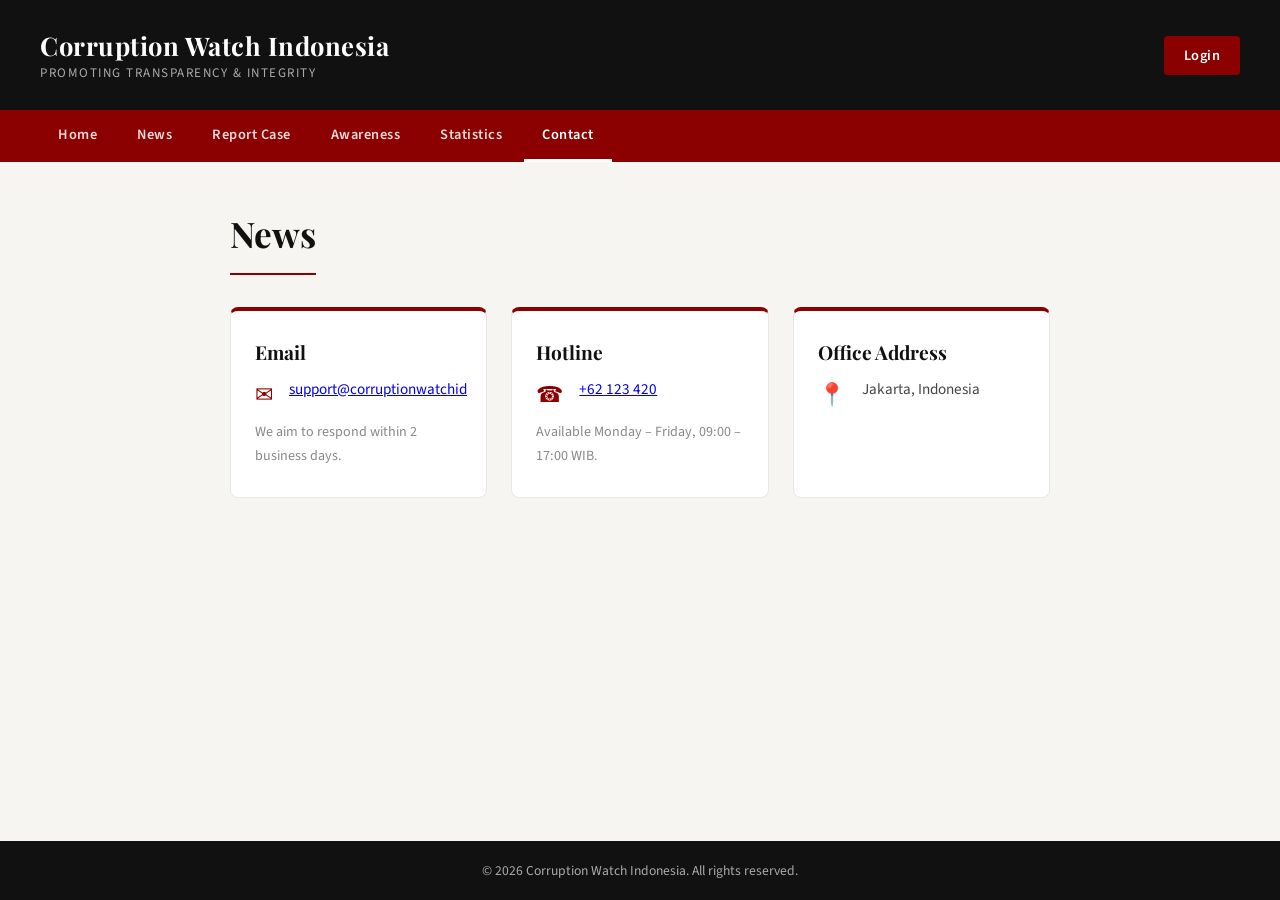
==== news.html @ eb415d51 "Add files via upload" ====
<!DOCTYPE html>
<html lang="en">
<head>
    <meta charset="UTF-8">
    <meta name="viewport" content="width=device-width, initial-scale=1.0">
    <title>News – Corruption Watch Indonesia</title>
    <link rel="stylesheet" href="style.css">
</head>
<body>

    <header>
        <div class="brand">
            <h1>Corruption Watch Indonesia</h1>
            <p>Promoting Transparency &amp; Integrity</p>
        </div>
        <button id="loginBtn">Login</button>
    </header>

    <nav>
        <a href="index.html">Home</a>
		<a href="news.html">News</a>
        <a href="report.html">Report Case</a>
        <a href="aware.html">Awareness</a>
        <a href="stats.html">Statistics</a>
        <a href="contact.html" class="active">Contact</a>
    </nav>

    <main>
        <h1 class="page-title">News</h1>

        <div class="card-grid">
            <div class="card">
                <h2>Email</h2>
                <div class="contact-item">
                    <span class="contact-icon">✉</span>
                    <p><a href="mailto:support@corruptionwatchid.com">support@corruptionwatchid</a></p>
                </div>
                <p style="margin-top:10px; font-size:0.88rem; color:#888;">We aim to respond within 2 business days.</p>
            </div>

            <div class="card">
                <h2>Hotline</h2>
                <div class="contact-item">
                    <span class="contact-icon">☎</span>
                    <p><a href="tel:+62123420">+62 123 420</a></p>
                </div>
                <p style="margin-top:10px; font-size:0.88rem; color:#888;">Available Monday – Friday, 09:00 – 17:00 WIB.</p>
            </div>

            <div class="card">
                <h2>Office Address</h2>
                <div class="contact-item">
                    <span class="contact-icon">📍</span>
                    <p>Jakarta, Indonesia</p>
                </div>
            </div>
        </div>
    </main>

    <footer>
        <p>&copy; 2026 Corruption Watch Indonesia. All rights reserved.</p>
    </footer>

    <!-- Login Modal -->
    <div id="loginModal" class="modal">
        <div class="modal-content">
            <button class="modal-close" aria-label="Close">&times;</button>
            <h2>Login</h2>
            <div class="form-group">
                <label for="username">Username</label>
                <input type="text" id="username" placeholder="Enter your username">
            </div>
            <div class="form-group">
                <label for="password">Password</label>
                <input type="password" id="password" placeholder="Enter your password">
            </div>
            <button class="btn" style="width:100%">Login</button>
            <p class="modal-footer">Don't have an account? <a href="#">Register</a></p>
        </div>
    </div>

    <script src="script.js"></script>
</body>
</html>
---- style.css ----
@import url('https://fonts.googleapis.com/css2?family=Playfair+Display:wght@700&family=Source+Sans+3:wght@400;600&display=swap');

*, *::before, *::after {
    box-sizing: border-box;
    margin: 0;
    padding: 0;
}

:root {
    --red: #8B0000;
    --red-light: #a52828;
    --red-pale: #fdf2f2;
    --black: #111111;
    --gray: #444444;
    --gray-light: #e8e8e8;
    --bg: #f7f5f2;
    --white: #ffffff;
    --font-display: 'Playfair Display', Georgia, serif;
    --font-body: 'Source Sans 3', Arial, sans-serif;
}

body {
    font-family: var(--font-body);
    background-color: var(--bg);
    color: var(--black);
    min-height: 100vh;
    display: flex;
    flex-direction: column;
}

/* ── Header ── */
header {
    background-color: var(--black);
    color: var(--white);
    padding: 28px 40px;
    display: flex;
    align-items: center;
    justify-content: space-between;
    position: relative;
}

header .brand h1 {
    font-family: var(--font-display);
    font-size: 1.6rem;
    color: var(--white);
    letter-spacing: 0.5px;
}

header .brand p {
    font-size: 0.82rem;
    color: #aaaaaa;
    margin-top: 2px;
    letter-spacing: 1.5px;
    text-transform: uppercase;
}

/* ── Login Button ── */
#loginBtn {
    padding: 9px 20px;
    background-color: var(--red);
    color: var(--white);
    border: none;
    border-radius: 4px;
    cursor: pointer;
    font-family: var(--font-body);
    font-size: 0.9rem;
    font-weight: 600;
    letter-spacing: 0.5px;
    transition: background 0.2s;
    flex-shrink: 0;
}

#loginBtn:hover {
    background-color: var(--red-light);
}

/* ── Navigation ── */
nav {
    background-color: var(--red);
    padding: 0 40px;
    display: flex;
    gap: 4px;
}

nav a {
    color: rgba(255,255,255,0.85);
    text-decoration: none;
    padding: 14px 18px;
    font-size: 0.9rem;
    font-weight: 600;
    letter-spacing: 0.5px;
    display: inline-block;
    border-bottom: 3px solid transparent;
    transition: color 0.2s, border-color 0.2s;
}

nav a:hover,
nav a.active {
    color: var(--white);
    border-bottom-color: var(--white);
}

/* ── Main content wrapper ── */
main {
    flex: 1;
    padding: 48px 40px;
    max-width: 900px;
    margin: 0 auto;
    width: 100%;
}

/* ── Page title ── */
.page-title {
    font-family: var(--font-display);
    font-size: 2.2rem;
    color: var(--black);
    margin-bottom: 32px;
    padding-bottom: 16px;
    border-bottom: 2px solid var(--red);
    display: inline-block;
}

/* ── Cards ── */
.card-grid {
    display: grid;
    grid-template-columns: repeat(auto-fit, minmax(240px, 1fr));
    gap: 24px;
}

.card {
    background: var(--white);
    border: 1px solid var(--gray-light);
    border-radius: 8px;
    padding: 28px 24px;
    border-top: 4px solid var(--red);
}

.card h2 {
    font-family: var(--font-display);
    font-size: 1.2rem;
    margin-bottom: 12px;
    color: var(--black);
}

.card p,
.card li {
    font-size: 0.95rem;
    line-height: 1.7;
    color: var(--gray);
}

.card ul {
    padding-left: 20px;
}

.card ul li {
    margin-bottom: 6px;
}

/* ── Hero section (index only) ── */
.hero {
    background: var(--white);
    border-radius: 8px;
    border: 1px solid var(--gray-light);
    border-left: 6px solid var(--red);
    padding: 48px 40px;
    margin-bottom: 40px;
    text-align: center;
}

.hero h2 {
    font-family: var(--font-display);
    font-size: 2rem;
    margin-bottom: 16px;
    color: var(--black);
}

.hero p {
    font-size: 1.05rem;
    color: var(--gray);
    max-width: 560px;
    margin: 0 auto 28px;
    line-height: 1.7;
}

/* ── Buttons ── */
.btn {
    display: inline-block;
    background-color: var(--red);
    color: var(--white);
    border: none;
    padding: 13px 30px;
    cursor: pointer;
    font-family: var(--font-body);
    font-size: 0.95rem;
    font-weight: 600;
    border-radius: 4px;
    letter-spacing: 0.5px;
    transition: background 0.2s;
    text-decoration: none;
}

.btn:hover {
    background-color: var(--red-light);
}

/* ── Report form ── */
.report-form {
    background: var(--white);
    border: 1px solid var(--gray-light);
    border-radius: 8px;
    padding: 36px 32px;
}

.form-group {
    margin-bottom: 22px;
}

.form-group label {
    display: block;
    font-weight: 600;
    font-size: 0.9rem;
    margin-bottom: 8px;
    color: var(--black);
    letter-spacing: 0.3px;
}

.form-group input,
.form-group textarea,
.form-group select {
    width: 100%;
    padding: 11px 14px;
    border: 1px solid #cccccc;
    border-radius: 4px;
    font-family: var(--font-body);
    font-size: 0.95rem;
    color: var(--black);
    background: var(--bg);
    transition: border-color 0.2s;
}

.form-group input:focus,
.form-group textarea:focus,
.form-group select:focus {
    outline: none;
    border-color: var(--red);
}

.form-group textarea {
    height: 160px;
    resize: vertical;
}

.word-count {
    font-size: 0.8rem;
    color: #888;
    margin-top: 6px;
    text-align: right;
}

/* ── Contact info ── */
.contact-item {
    display: flex;
    align-items: flex-start;
    gap: 16px;
    margin-bottom: 8px;
}

.contact-icon {
    font-size: 1.4rem;
    color: var(--red);
    flex-shrink: 0;
    margin-top: 2px;
}

/* ── Stat highlight ── */
.stat-number {
    font-family: var(--font-display);
    font-size: 2.4rem;
    color: var(--red);
    display: block;
    margin-bottom: 4px;
}

/* ── Modal ── */
.modal {
    display: none;
    position: fixed;
    z-index: 999;
    left: 0;
    top: 0;
    width: 100%;
    height: 100%;
    background-color: rgba(0, 0, 0, 0.65);
}

.modal-content {
    background: var(--white);
    width: 340px;
    margin: 10% auto;
    padding: 36px 32px;
    border-radius: 8px;
    border-top: 4px solid var(--red);
    position: relative;
}

.modal-content h2 {
    font-family: var(--font-display);
    font-size: 1.5rem;
    margin-bottom: 20px;
    text-align: center;
}

.modal-content .form-group input {
    background: var(--white);
}

.modal-close {
    position: absolute;
    top: 12px;
    right: 16px;
    font-size: 1.4rem;
    cursor: pointer;
    color: #888;
    background: none;
    border: none;
    line-height: 1;
}

.modal-close:hover {
    color: var(--black);
}

.modal-footer {
    text-align: center;
    margin-top: 16px;
    font-size: 0.88rem;
    color: var(--gray);
}

/* ── Footer ── */
footer {
    background-color: var(--black);
    color: #aaaaaa;
    text-align: center;
    padding: 20px 40px;
    font-size: 0.85rem;
}
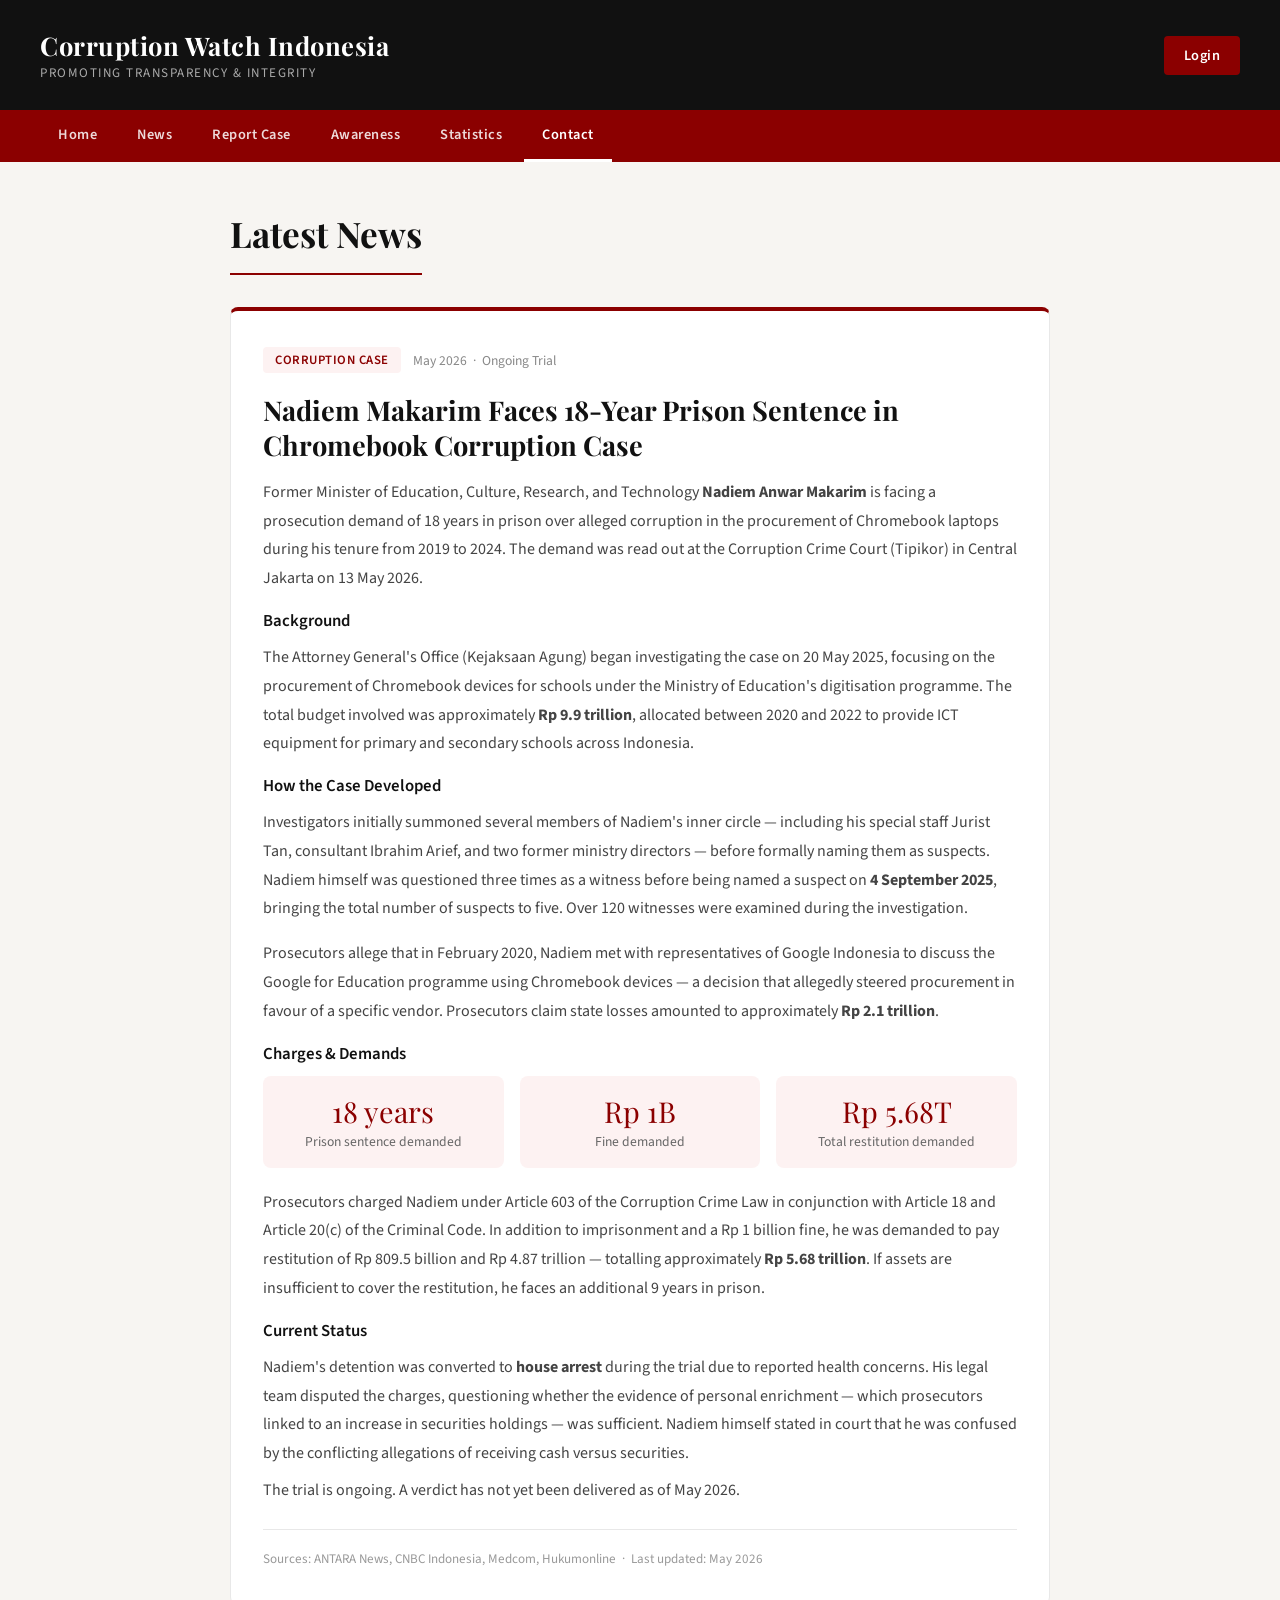
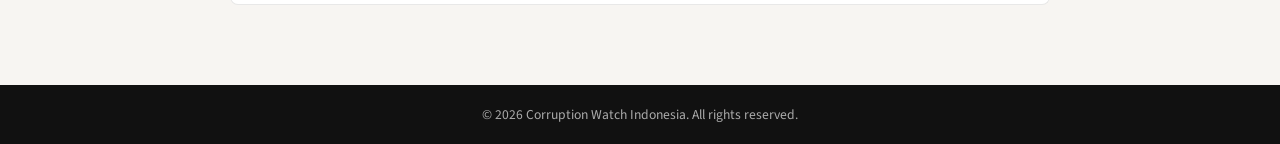
==== commit d9c493a8: "Add files via upload" ====
--- a/news.html
+++ b/news.html
@@ -26,37 +26,95 @@
     </nav>
 
     <main>
-        <h1 class="page-title">News</h1>
+        <h1 class="page-title">Latest News</h1>
 
-        <div class="card-grid">
-            <div class="card">
-                <h2>Email</h2>
-                <div class="contact-item">
-                    <span class="contact-icon">✉</span>
-                    <p><a href="mailto:support@corruptionwatchid.com">support@corruptionwatchid</a></p>
-                </div>
-                <p style="margin-top:10px; font-size:0.88rem; color:#888;">We aim to respond within 2 business days.</p>
+        <!-- Case Article -->
+        <div style="background:#fff; border:1px solid #e8e8e8; border-top:4px solid #8B0000; border-radius:8px; padding:36px 32px; margin-bottom:32px;">
+
+            <div style="display:flex; align-items:center; gap:12px; margin-bottom:20px;">
+                <span style="background:#fdf2f2; color:#8B0000; font-size:0.8rem; font-weight:600; padding:4px 12px; border-radius:4px; letter-spacing:0.5px; text-transform:uppercase;">Corruption Case</span>
+                <span style="color:#888; font-size:0.85rem;">May 2026 &nbsp;·&nbsp; Ongoing Trial</span>
             </div>
 
-            <div class="card">
-                <h2>Hotline</h2>
-                <div class="contact-item">
-                    <span class="contact-icon">☎</span>
-                    <p><a href="tel:+62123420">+62 123 420</a></p>
+            <h2 style="font-family:'Playfair Display',Georgia,serif; font-size:1.7rem; margin-bottom:14px; line-height:1.3;">
+                Nadiem Makarim Faces 18-Year Prison Sentence in Chromebook Corruption Case
+            </h2>
+
+            <p style="color:#444; line-height:1.8; margin-bottom:16px;">
+                Former Minister of Education, Culture, Research, and Technology <strong>Nadiem Anwar Makarim</strong>
+                is facing a prosecution demand of 18 years in prison over alleged corruption in the procurement
+                of Chromebook laptops during his tenure from 2019 to 2024. The demand was read out at the
+                Corruption Crime Court (Tipikor) in Central Jakarta on 13 May 2026.
+            </p>
+
+            <h3 style="font-size:1.05rem; font-weight:600; margin-bottom:10px; color:#111;">Background</h3>
+            <p style="color:#444; line-height:1.8; margin-bottom:16px;">
+                The Attorney General's Office (Kejaksaan Agung) began investigating the case on 20 May 2025,
+                focusing on the procurement of Chromebook devices for schools under the Ministry of Education's
+                digitisation programme. The total budget involved was approximately <strong>Rp 9.9 trillion</strong>,
+                allocated between 2020 and 2022 to provide ICT equipment for primary and secondary schools
+                across Indonesia.
+            </p>
+
+            <h3 style="font-size:1.05rem; font-weight:600; margin-bottom:10px; color:#111;">How the Case Developed</h3>
+            <p style="color:#444; line-height:1.8; margin-bottom:16px;">
+                Investigators initially summoned several members of Nadiem's inner circle — including his
+                special staff Jurist Tan, consultant Ibrahim Arief, and two former ministry directors —
+                before formally naming them as suspects. Nadiem himself was questioned three times as a
+                witness before being named a suspect on <strong>4 September 2025</strong>, bringing the total
+                number of suspects to five. Over 120 witnesses were examined during the investigation.
+            </p>
+
+            <p style="color:#444; line-height:1.8; margin-bottom:16px;">
+                Prosecutors allege that in February 2020, Nadiem met with representatives of Google Indonesia
+                to discuss the Google for Education programme using Chromebook devices — a decision that
+                allegedly steered procurement in favour of a specific vendor. Prosecutors claim state losses
+                amounted to approximately <strong>Rp 2.1 trillion</strong>.
+            </p>
+
+            <h3 style="font-size:1.05rem; font-weight:600; margin-bottom:10px; color:#111;">Charges &amp; Demands</h3>
+
+            <div style="display:grid; grid-template-columns:repeat(auto-fit,minmax(180px,1fr)); gap:16px; margin-bottom:20px;">
+                <div style="background:#fdf2f2; border-radius:8px; padding:16px; text-align:center;">
+                    <span style="font-family:'Playfair Display',Georgia,serif; font-size:1.8rem; color:#8B0000; display:block;">18 years</span>
+                    <span style="font-size:0.85rem; color:#666;">Prison sentence demanded</span>
                 </div>
-                <p style="margin-top:10px; font-size:0.88rem; color:#888;">Available Monday – Friday, 09:00 – 17:00 WIB.</p>
+                <div style="background:#fdf2f2; border-radius:8px; padding:16px; text-align:center;">
+                    <span style="font-family:'Playfair Display',Georgia,serif; font-size:1.8rem; color:#8B0000; display:block;">Rp 1B</span>
+                    <span style="font-size:0.85rem; color:#666;">Fine demanded</span>
+                </div>
+                <div style="background:#fdf2f2; border-radius:8px; padding:16px; text-align:center;">
+                    <span style="font-family:'Playfair Display',Georgia,serif; font-size:1.8rem; color:#8B0000; display:block;">Rp 5.68T</span>
+                    <span style="font-size:0.85rem; color:#666;">Total restitution demanded</span>
+                </div>
             </div>
 
-            <div class="card">
-                <h2>Office Address</h2>
-                <div class="contact-item">
-                    <span class="contact-icon">📍</span>
-                    <p>Jakarta, Indonesia</p>
-                </div>
+            <p style="color:#444; line-height:1.8; margin-bottom:16px;">
+                Prosecutors charged Nadiem under Article 603 of the Corruption Crime Law in conjunction
+                with Article 18 and Article 20(c) of the Criminal Code. In addition to imprisonment and a
+                Rp 1 billion fine, he was demanded to pay restitution of Rp 809.5 billion and Rp 4.87 trillion —
+                totalling approximately <strong>Rp 5.68 trillion</strong>. If assets are insufficient to cover
+                the restitution, he faces an additional 9 years in prison.
+            </p>
+
+            <h3 style="font-size:1.05rem; font-weight:600; margin-bottom:10px; color:#111;">Current Status</h3>
+            <p style="color:#444; line-height:1.8; margin-bottom:8px;">
+                Nadiem's detention was converted to <strong>house arrest</strong> during the trial due to
+                reported health concerns. His legal team disputed the charges, questioning whether the
+                evidence of personal enrichment — which prosecutors linked to an increase in securities
+                holdings — was sufficient. Nadiem himself stated in court that he was confused by the
+                conflicting allegations of receiving cash versus securities.
+            </p>
+            <p style="color:#444; line-height:1.8;">
+                The trial is ongoing. A verdict has not yet been delivered as of May 2026.
+            </p>
+
+            <div style="margin-top:24px; padding-top:20px; border-top:1px solid #e8e8e8; font-size:0.82rem; color:#999;">
+                Sources: ANTARA News, CNBC Indonesia, Medcom, Hukumonline &nbsp;·&nbsp; Last updated: May 2026
             </div>
         </div>
+
     </main>
-
     <footer>
         <p>&copy; 2026 Corruption Watch Indonesia. All rights reserved.</p>
     </footer>
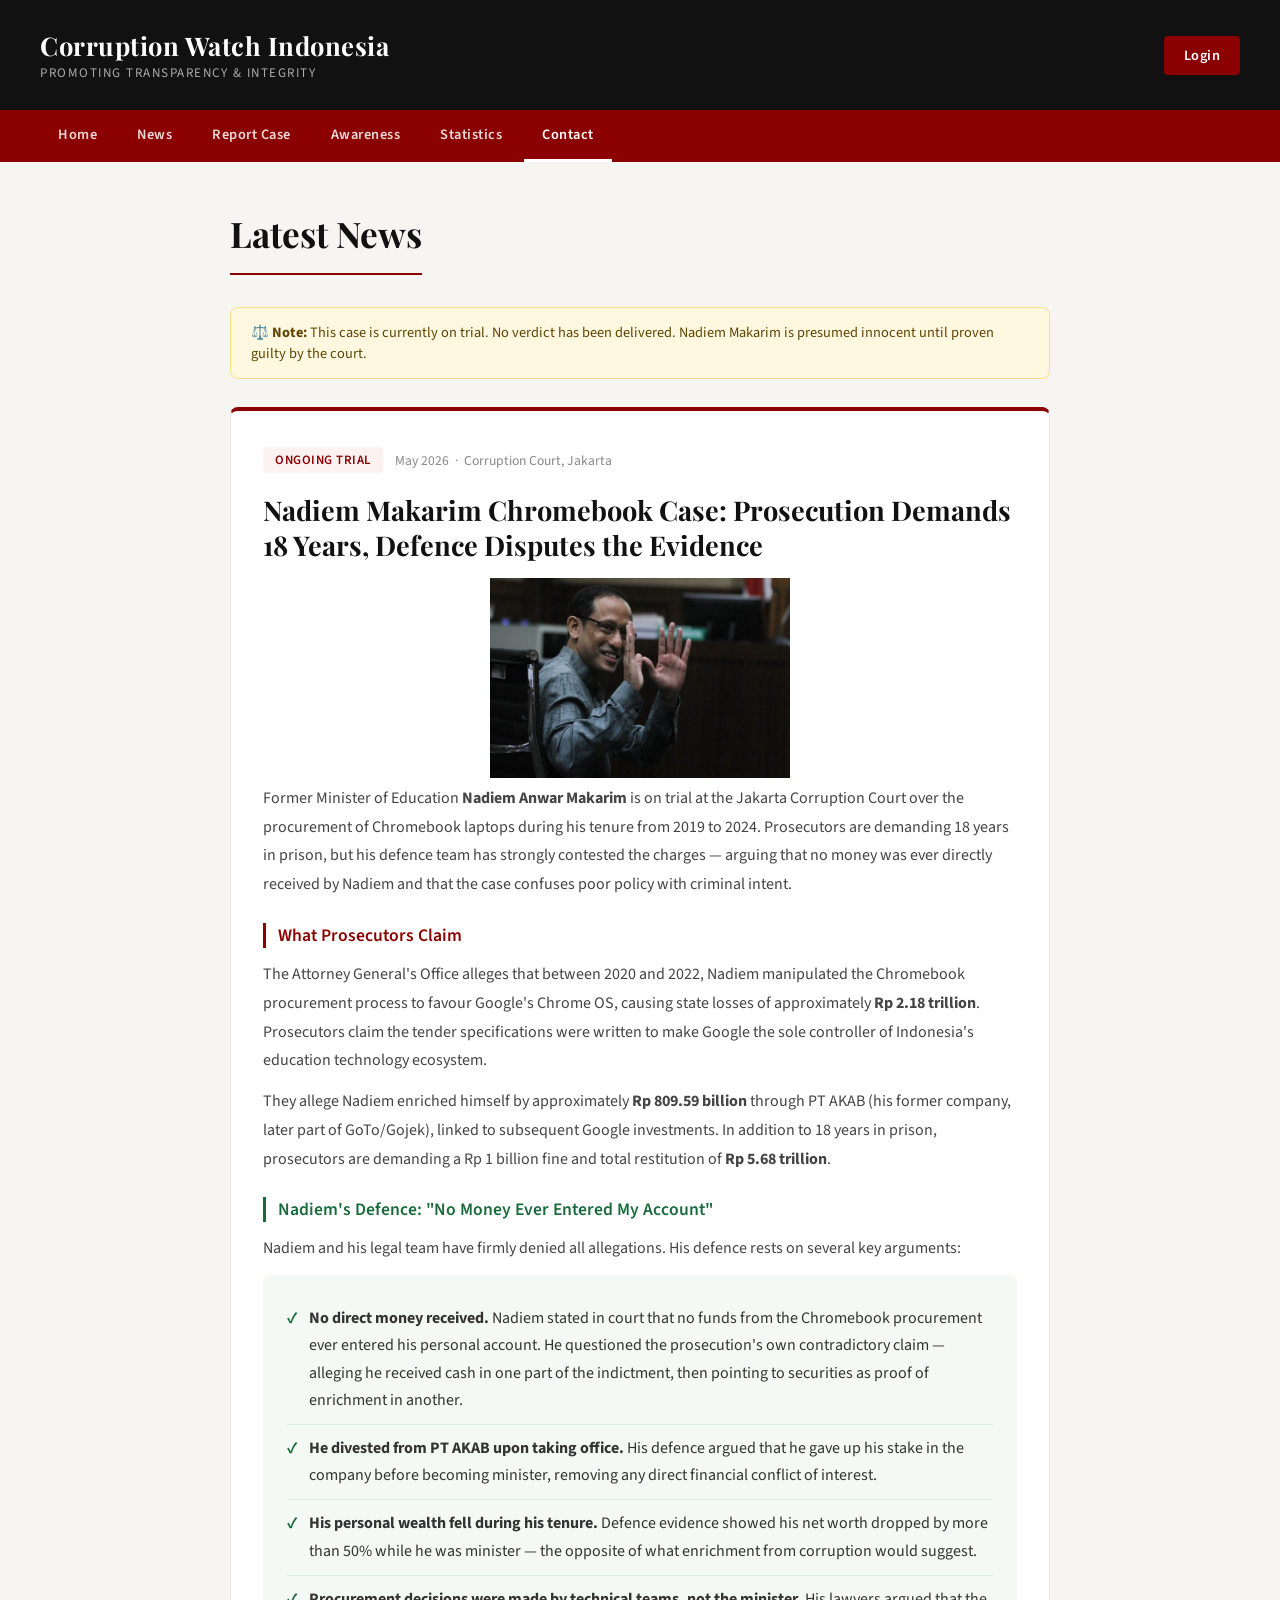
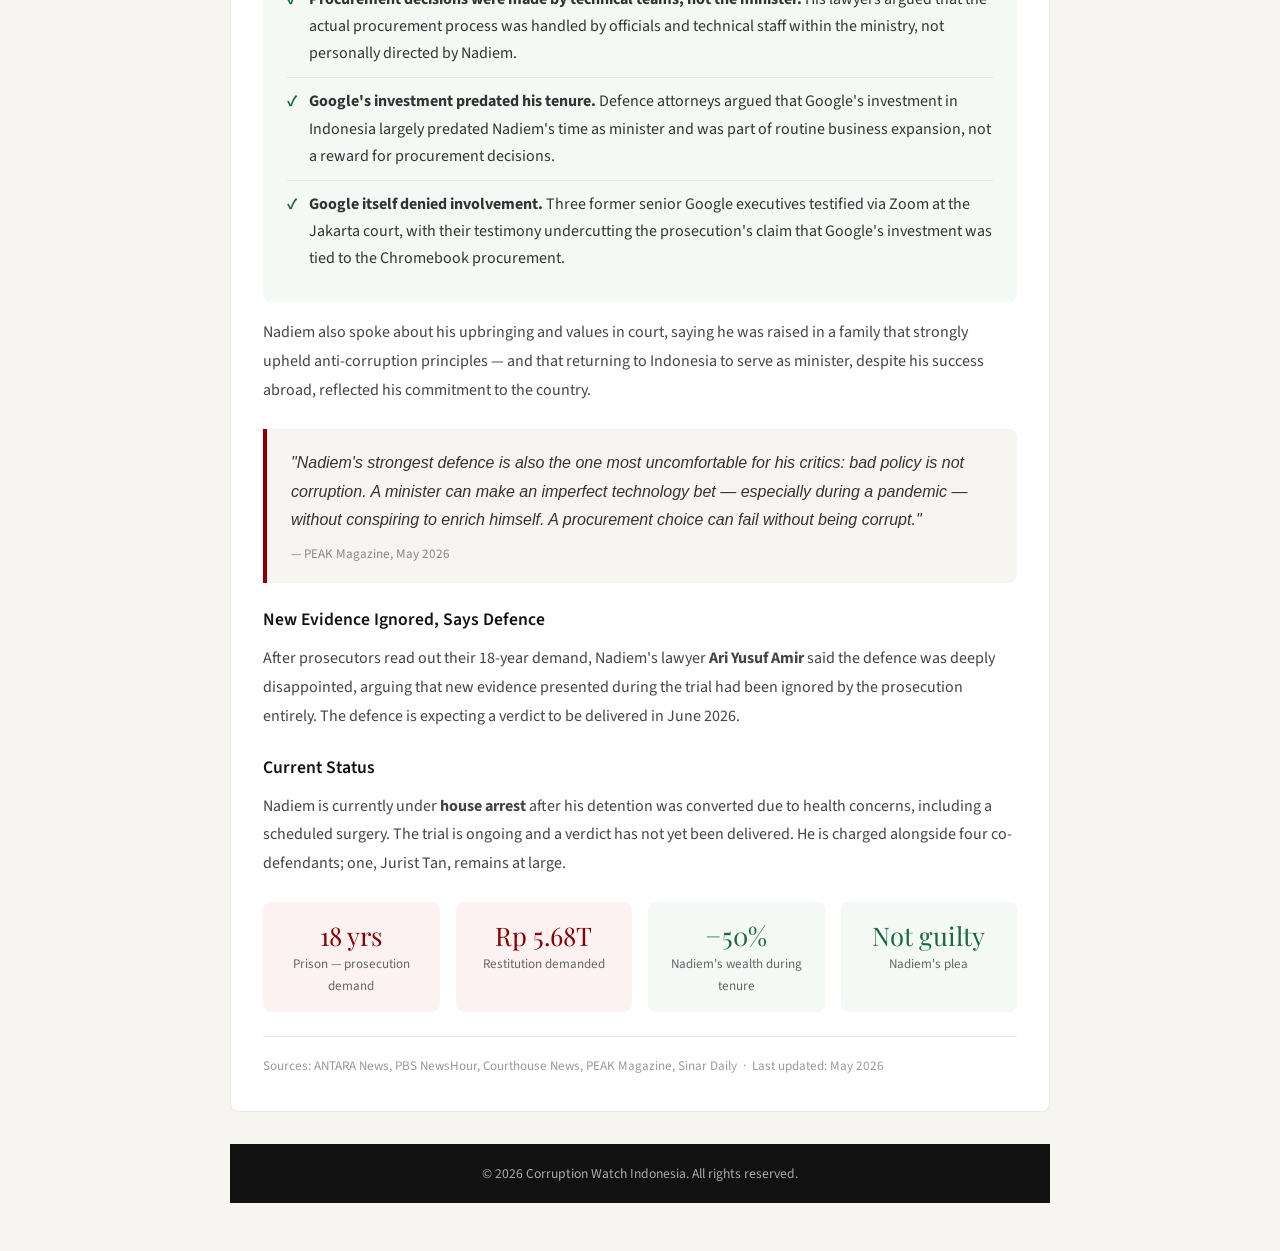
==== commit 72f9a7cc: "Add files via upload" ====
--- a/news.html
+++ b/news.html
@@ -25,96 +25,148 @@
         <a href="contact.html" class="active">Contact</a>
     </nav>
 
-    <main>
+     <main>
         <h1 class="page-title">Latest News</h1>
 
-        <!-- Case Article -->
+        <div style="background:#fff8e1; border:1px solid #ffe082; border-radius:8px; padding:14px 20px; margin-bottom:28px; font-size:0.9rem; color:#5f4400;">
+            ⚖️ <strong>Note:</strong> This case is currently on trial. No verdict has been delivered. Nadiem Makarim is presumed innocent until proven guilty by the court.
+        </div>
+
+        <!-- Article -->
         <div style="background:#fff; border:1px solid #e8e8e8; border-top:4px solid #8B0000; border-radius:8px; padding:36px 32px; margin-bottom:32px;">
 
             <div style="display:flex; align-items:center; gap:12px; margin-bottom:20px;">
-                <span style="background:#fdf2f2; color:#8B0000; font-size:0.8rem; font-weight:600; padding:4px 12px; border-radius:4px; letter-spacing:0.5px; text-transform:uppercase;">Corruption Case</span>
-                <span style="color:#888; font-size:0.85rem;">May 2026 &nbsp;·&nbsp; Ongoing Trial</span>
+                <span style="background:#fdf2f2; color:#8B0000; font-size:0.8rem; font-weight:600; padding:4px 12px; border-radius:4px; letter-spacing:0.5px; text-transform:uppercase;">Ongoing Trial</span>
+                <span style="color:#888; font-size:0.85rem;">May 2026 &nbsp;·&nbsp; Corruption Court, Jakarta</span>
             </div>
 
             <h2 style="font-family:'Playfair Display',Georgia,serif; font-size:1.7rem; margin-bottom:14px; line-height:1.3;">
-                Nadiem Makarim Faces 18-Year Prison Sentence in Chromebook Corruption Case
+                Nadiem Makarim Chromebook Case: Prosecution Demands 18 Years, Defence Disputes the Evidence
             </h2>
-
-            <p style="color:#444; line-height:1.8; margin-bottom:16px;">
-                Former Minister of Education, Culture, Research, and Technology <strong>Nadiem Anwar Makarim</strong>
-                is facing a prosecution demand of 18 years in prison over alleged corruption in the procurement
-                of Chromebook laptops during his tenure from 2019 to 2024. The demand was read out at the
-                Corruption Crime Court (Tipikor) in Central Jakarta on 13 May 2026.
+	<div style="text-align:center">
+	<img src="nadiem1.jpg" width="300" height="200"></div>
+            <p style="color:#444; line-height:1.8; margin-bottom:24px;">
+                Former Minister of Education <strong>Nadiem Anwar Makarim</strong> is on trial at the Jakarta
+                Corruption Court over the procurement of Chromebook laptops during his tenure from 2019 to 2024.
+                Prosecutors are demanding 18 years in prison, but his defence team has strongly contested the
+                charges — arguing that no money was ever directly received by Nadiem and that the case
+                confuses poor policy with criminal intent.
             </p>
 
-            <h3 style="font-size:1.05rem; font-weight:600; margin-bottom:10px; color:#111;">Background</h3>
-            <p style="color:#444; line-height:1.8; margin-bottom:16px;">
-                The Attorney General's Office (Kejaksaan Agung) began investigating the case on 20 May 2025,
-                focusing on the procurement of Chromebook devices for schools under the Ministry of Education's
-                digitisation programme. The total budget involved was approximately <strong>Rp 9.9 trillion</strong>,
-                allocated between 2020 and 2022 to provide ICT equipment for primary and secondary schools
-                across Indonesia.
+            <!-- What Prosecutors Claim -->
+            <h3 style="font-size:1.1rem; font-weight:600; margin-bottom:12px; color:#8B0000; border-left:3px solid #8B0000; padding-left:12px;">
+                What Prosecutors Claim
+            </h3>
+            <p style="color:#444; line-height:1.8; margin-bottom:12px;">
+                The Attorney General's Office alleges that between 2020 and 2022, Nadiem manipulated the
+                Chromebook procurement process to favour Google's Chrome OS, causing state losses of approximately
+                <strong>Rp 2.18 trillion</strong>. Prosecutors claim the tender specifications were written to
+                make Google the sole controller of Indonesia's education technology ecosystem.
+            </p>
+            <p style="color:#444; line-height:1.8; margin-bottom:24px;">
+                They allege Nadiem enriched himself by approximately <strong>Rp 809.59 billion</strong> through
+                PT AKAB (his former company, later part of GoTo/Gojek), linked to subsequent Google investments.
+                In addition to 18 years in prison, prosecutors are demanding a Rp 1 billion fine and total
+                restitution of <strong>Rp 5.68 trillion</strong>.
             </p>
 
-            <h3 style="font-size:1.05rem; font-weight:600; margin-bottom:10px; color:#111;">How the Case Developed</h3>
-            <p style="color:#444; line-height:1.8; margin-bottom:16px;">
-                Investigators initially summoned several members of Nadiem's inner circle — including his
-                special staff Jurist Tan, consultant Ibrahim Arief, and two former ministry directors —
-                before formally naming them as suspects. Nadiem himself was questioned three times as a
-                witness before being named a suspect on <strong>4 September 2025</strong>, bringing the total
-                number of suspects to five. Over 120 witnesses were examined during the investigation.
+            <!-- Defence Arguments -->
+            <h3 style="font-size:1.1rem; font-weight:600; margin-bottom:12px; color:#1a6b3c; border-left:3px solid #1a6b3c; padding-left:12px;">
+                Nadiem's Defence: "No Money Ever Entered My Account"
+            </h3>
+
+            <p style="color:#444; line-height:1.8; margin-bottom:12px;">
+                Nadiem and his legal team have firmly denied all allegations. His defence rests on several
+                key arguments:
             </p>
 
-            <p style="color:#444; line-height:1.8; margin-bottom:16px;">
-                Prosecutors allege that in February 2020, Nadiem met with representatives of Google Indonesia
-                to discuss the Google for Education programme using Chromebook devices — a decision that
-                allegedly steered procurement in favour of a specific vendor. Prosecutors claim state losses
-                amounted to approximately <strong>Rp 2.1 trillion</strong>.
+            <div style="background:#f4f9f6; border-radius:8px; padding:20px 24px; margin-bottom:16px;">
+                <ul style="list-style:none; padding:0; margin:0;">
+                    <li style="padding:10px 0; border-bottom:1px solid #d8ede3; color:#333; line-height:1.7; display:flex; gap:12px;">
+                        <span style="color:#1a6b3c; font-weight:700; flex-shrink:0;">✓</span>
+                        <span><strong>No direct money received.</strong> Nadiem stated in court that no funds from the Chromebook procurement ever entered his personal account. He questioned the prosecution's own contradictory claim — alleging he received cash in one part of the indictment, then pointing to securities as proof of enrichment in another.</span>
+                    </li>
+                    <li style="padding:10px 0; border-bottom:1px solid #d8ede3; color:#333; line-height:1.7; display:flex; gap:12px;">
+                        <span style="color:#1a6b3c; font-weight:700; flex-shrink:0;">✓</span>
+                        <span><strong>He divested from PT AKAB upon taking office.</strong> His defence argued that he gave up his stake in the company before becoming minister, removing any direct financial conflict of interest.</span>
+                    </li>
+                    <li style="padding:10px 0; border-bottom:1px solid #d8ede3; color:#333; line-height:1.7; display:flex; gap:12px;">
+                        <span style="color:#1a6b3c; font-weight:700; flex-shrink:0;">✓</span>
+                        <span><strong>His personal wealth fell during his tenure.</strong> Defence evidence showed his net worth dropped by more than 50% while he was minister — the opposite of what enrichment from corruption would suggest.</span>
+                    </li>
+                    <li style="padding:10px 0; border-bottom:1px solid #d8ede3; color:#333; line-height:1.7; display:flex; gap:12px;">
+                        <span style="color:#1a6b3c; font-weight:700; flex-shrink:0;">✓</span>
+                        <span><strong>Procurement decisions were made by technical teams, not the minister.</strong> His lawyers argued that the actual procurement process was handled by officials and technical staff within the ministry, not personally directed by Nadiem.</span>
+                    </li>
+                    <li style="padding:10px 0; border-bottom:1px solid #d8ede3; color:#333; line-height:1.7; display:flex; gap:12px;">
+                        <span style="color:#1a6b3c; font-weight:700; flex-shrink:0;">✓</span>
+                        <span><strong>Google's investment predated his tenure.</strong> Defence attorneys argued that Google's investment in Indonesia largely predated Nadiem's time as minister and was part of routine business expansion, not a reward for procurement decisions.</span>
+                    </li>
+                    <li style="padding:10px 0; color:#333; line-height:1.7; display:flex; gap:12px;">
+                        <span style="color:#1a6b3c; font-weight:700; flex-shrink:0;">✓</span>
+                        <span><strong>Google itself denied involvement.</strong> Three former senior Google executives testified via Zoom at the Jakarta court, with their testimony undercutting the prosecution's claim that Google's investment was tied to the Chromebook procurement.</span>
+                    </li>
+                </ul>
+            </div>
+
+            <p style="color:#444; line-height:1.8; margin-bottom:24px;">
+                Nadiem also spoke about his upbringing and values in court, saying he was raised in a family
+                that strongly upheld anti-corruption principles — and that returning to Indonesia to serve
+                as minister, despite his success abroad, reflected his commitment to the country.
             </p>
 
-            <h3 style="font-size:1.05rem; font-weight:600; margin-bottom:10px; color:#111;">Charges &amp; Demands</h3>
+            <!-- Key Question -->
+            <div style="background:#f7f5f2; border-left:4px solid #8B0000; border-radius:0 8px 8px 0; padding:20px 24px; margin-bottom:24px;">
+                <p style="color:#333; line-height:1.8; font-style:italic; margin:0;">
+                    "Nadiem's strongest defence is also the one most uncomfortable for his critics:
+                    bad policy is not corruption. A minister can make an imperfect technology bet —
+                    especially during a pandemic — without conspiring to enrich himself. A procurement
+                    choice can fail without being corrupt."
+                </p>
+                <p style="font-size:0.82rem; color:#888; margin-top:10px; margin-bottom:0;">— PEAK Magazine, May 2026</p>
+            </div>
 
-            <div style="display:grid; grid-template-columns:repeat(auto-fit,minmax(180px,1fr)); gap:16px; margin-bottom:20px;">
+            <!-- Defence also noted -->
+            <h3 style="font-size:1.1rem; font-weight:600; margin-bottom:12px; color:#111;">New Evidence Ignored, Says Defence</h3>
+            <p style="color:#444; line-height:1.8; margin-bottom:24px;">
+                After prosecutors read out their 18-year demand, Nadiem's lawyer <strong>Ari Yusuf Amir</strong>
+                said the defence was deeply disappointed, arguing that new evidence presented during the trial
+                had been ignored by the prosecution entirely. The defence is expecting a verdict to be delivered
+                in June 2026.
+            </p>
+
+            <!-- Current Status -->
+            <h3 style="font-size:1.1rem; font-weight:600; margin-bottom:12px; color:#111;">Current Status</h3>
+            <p style="color:#444; line-height:1.8; margin-bottom:8px;">
+                Nadiem is currently under <strong>house arrest</strong> after his detention was converted due
+                to health concerns, including a scheduled surgery. The trial is ongoing and a verdict has not
+                yet been delivered. He is charged alongside four co-defendants; one, Jurist Tan, remains at large.
+            </p>
+
+            <div style="display:grid; grid-template-columns:repeat(auto-fit,minmax(160px,1fr)); gap:16px; margin-top:24px; margin-bottom:24px;">
                 <div style="background:#fdf2f2; border-radius:8px; padding:16px; text-align:center;">
-                    <span style="font-family:'Playfair Display',Georgia,serif; font-size:1.8rem; color:#8B0000; display:block;">18 years</span>
-                    <span style="font-size:0.85rem; color:#666;">Prison sentence demanded</span>
+                    <span style="font-family:'Playfair Display',Georgia,serif; font-size:1.6rem; color:#8B0000; display:block;">18 yrs</span>
+                    <span style="font-size:0.82rem; color:#666;">Prison — prosecution demand</span>
                 </div>
                 <div style="background:#fdf2f2; border-radius:8px; padding:16px; text-align:center;">
-                    <span style="font-family:'Playfair Display',Georgia,serif; font-size:1.8rem; color:#8B0000; display:block;">Rp 1B</span>
-                    <span style="font-size:0.85rem; color:#666;">Fine demanded</span>
+                    <span style="font-family:'Playfair Display',Georgia,serif; font-size:1.6rem; color:#8B0000; display:block;">Rp 5.68T</span>
+                    <span style="font-size:0.82rem; color:#666;">Restitution demanded</span>
                 </div>
-                <div style="background:#fdf2f2; border-radius:8px; padding:16px; text-align:center;">
-                    <span style="font-family:'Playfair Display',Georgia,serif; font-size:1.8rem; color:#8B0000; display:block;">Rp 5.68T</span>
-                    <span style="font-size:0.85rem; color:#666;">Total restitution demanded</span>
+                <div style="background:#f4f9f6; border-radius:8px; padding:16px; text-align:center;">
+                    <span style="font-family:'Playfair Display',Georgia,serif; font-size:1.6rem; color:#1a6b3c; display:block;">−50%</span>
+                    <span style="font-size:0.82rem; color:#666;">Nadiem's wealth during tenure</span>
+                </div>
+                <div style="background:#f4f9f6; border-radius:8px; padding:16px; text-align:center;">
+                    <span style="font-family:'Playfair Display',Georgia,serif; font-size:1.6rem; color:#1a6b3c; display:block;">Not guilty</span>
+                    <span style="font-size:0.82rem; color:#666;">Nadiem's plea</span>
                 </div>
             </div>
 
-            <p style="color:#444; line-height:1.8; margin-bottom:16px;">
-                Prosecutors charged Nadiem under Article 603 of the Corruption Crime Law in conjunction
-                with Article 18 and Article 20(c) of the Criminal Code. In addition to imprisonment and a
-                Rp 1 billion fine, he was demanded to pay restitution of Rp 809.5 billion and Rp 4.87 trillion —
-                totalling approximately <strong>Rp 5.68 trillion</strong>. If assets are insufficient to cover
-                the restitution, he faces an additional 9 years in prison.
-            </p>
-
-            <h3 style="font-size:1.05rem; font-weight:600; margin-bottom:10px; color:#111;">Current Status</h3>
-            <p style="color:#444; line-height:1.8; margin-bottom:8px;">
-                Nadiem's detention was converted to <strong>house arrest</strong> during the trial due to
-                reported health concerns. His legal team disputed the charges, questioning whether the
-                evidence of personal enrichment — which prosecutors linked to an increase in securities
-                holdings — was sufficient. Nadiem himself stated in court that he was confused by the
-                conflicting allegations of receiving cash versus securities.
-            </p>
-            <p style="color:#444; line-height:1.8;">
-                The trial is ongoing. A verdict has not yet been delivered as of May 2026.
-            </p>
-
             <div style="margin-top:24px; padding-top:20px; border-top:1px solid #e8e8e8; font-size:0.82rem; color:#999;">
-                Sources: ANTARA News, CNBC Indonesia, Medcom, Hukumonline &nbsp;·&nbsp; Last updated: May 2026
+                Sources: ANTARA News, PBS NewsHour, Courthouse News, PEAK Magazine, Sinar Daily &nbsp;·&nbsp; Last updated: May 2026
             </div>
         </div>
 
-    </main>
     <footer>
         <p>&copy; 2026 Corruption Watch Indonesia. All rights reserved.</p>
     </footer>
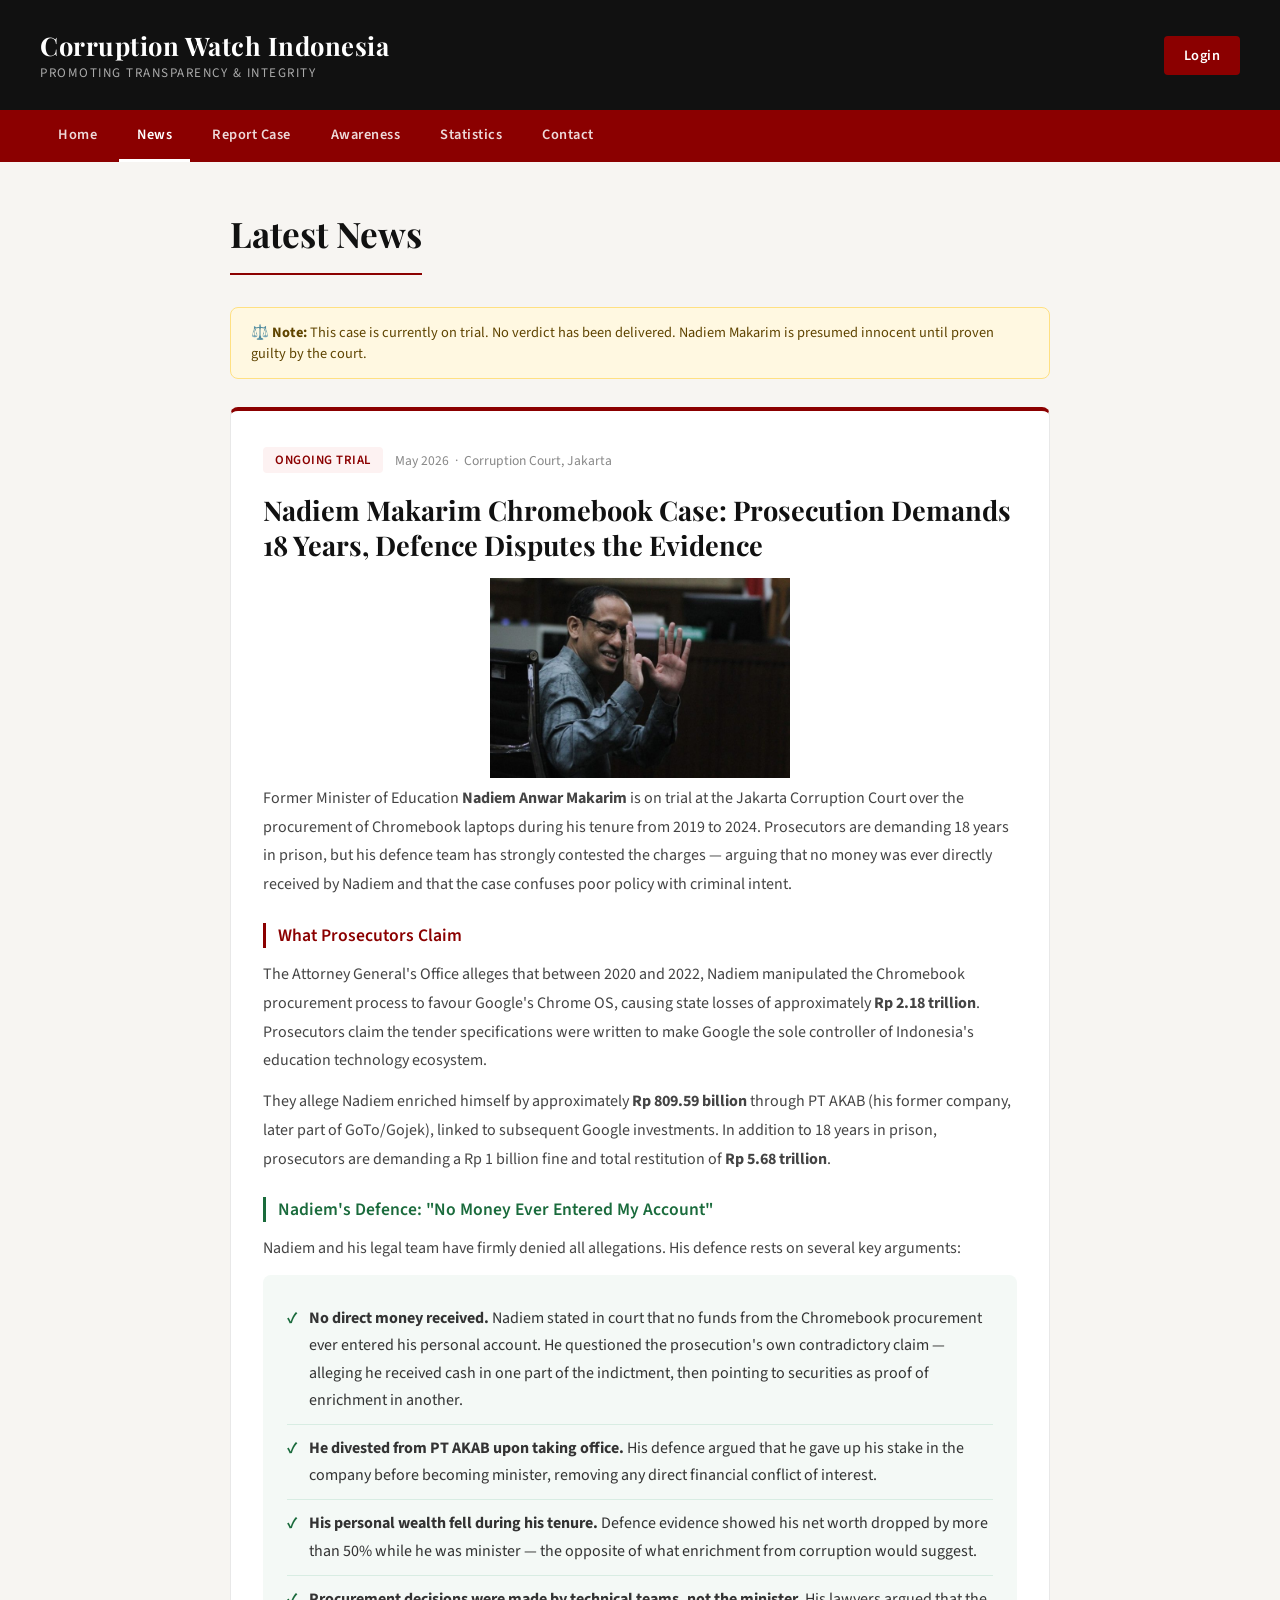
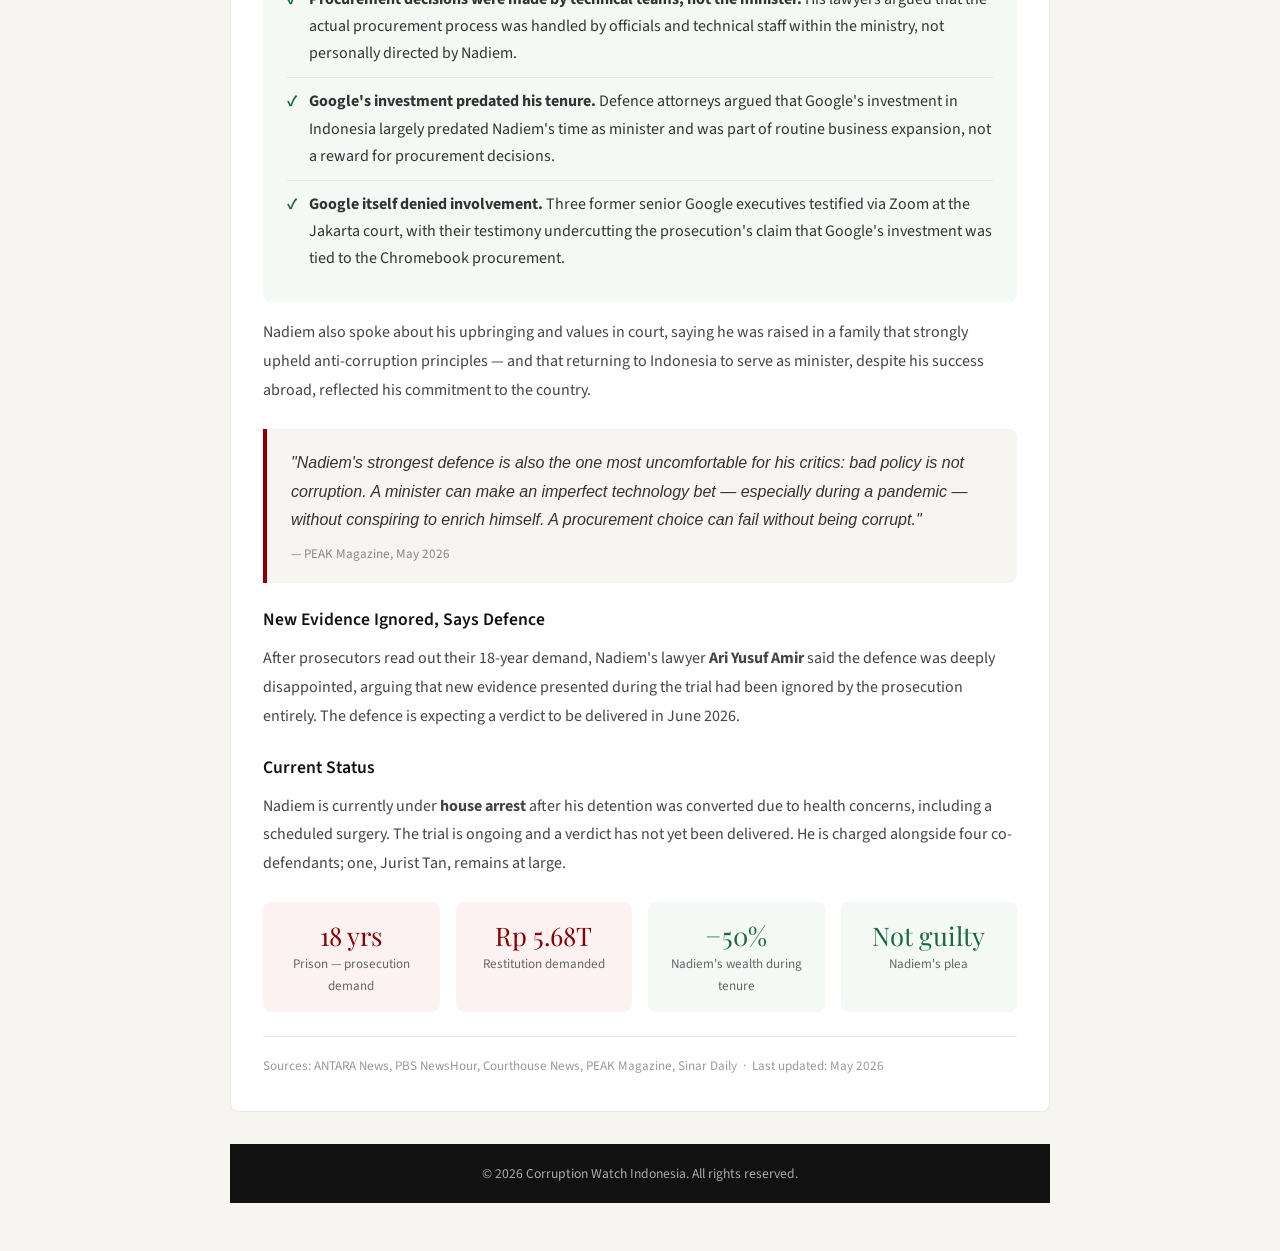
==== commit 5d514c73: "Add files via upload" ====
--- a/news.html
+++ b/news.html
@@ -18,11 +18,11 @@
 
     <nav>
         <a href="index.html">Home</a>
-		<a href="news.html">News</a>
+		<a href="news.html" class="active">News</a>
         <a href="report.html">Report Case</a>
         <a href="aware.html">Awareness</a>
         <a href="stats.html">Statistics</a>
-        <a href="contact.html" class="active">Contact</a>
+        <a href="contact.html">Contact</a>
     </nav>
 
      <main>
